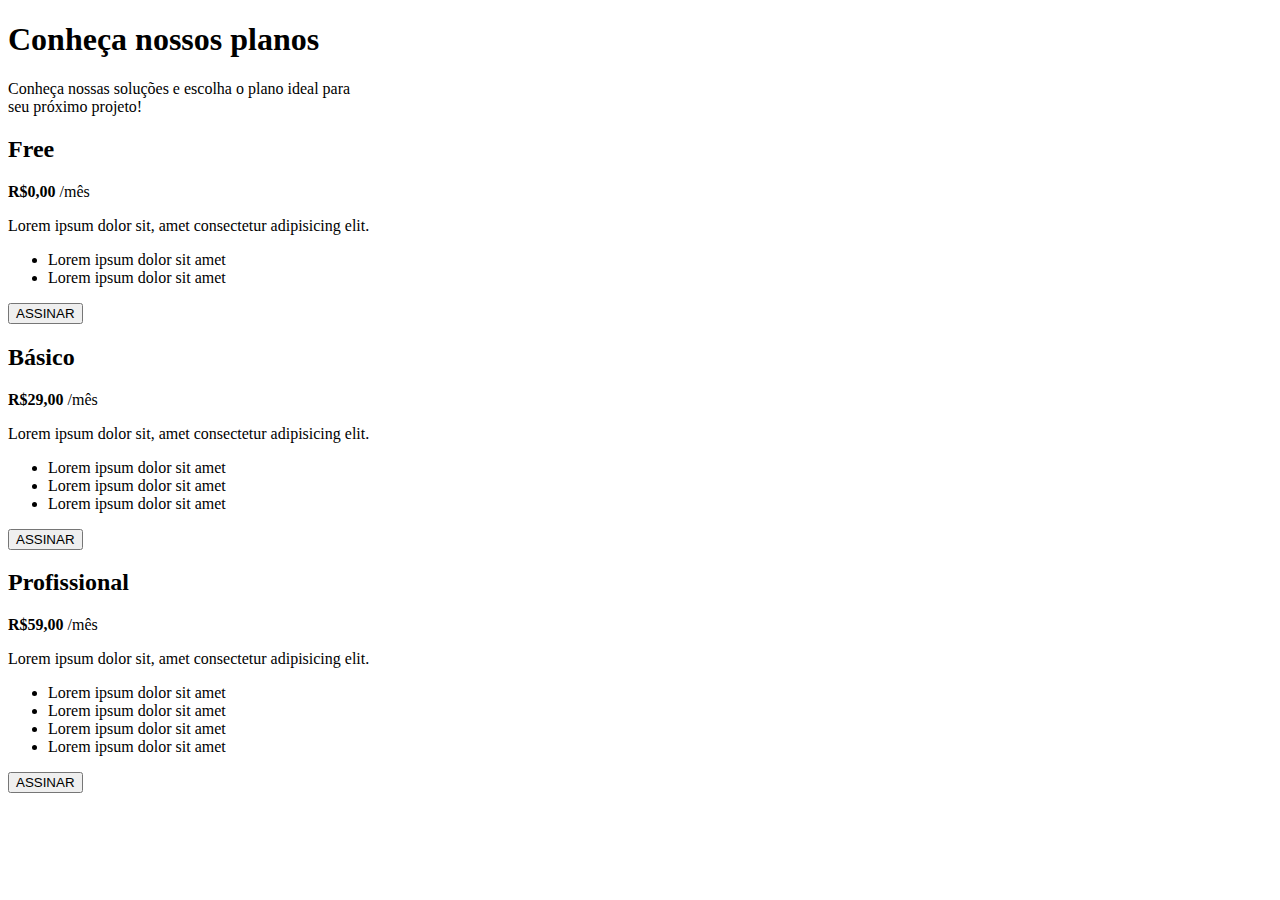
==== pricingTable.html @ bdd43deb "Add files via upload" ====
<!DOCTYPE html>
<html lang="pt">
<head>
    <meta charset="UTF-8">
    <meta http-equiv="X-UA-Compatible" content="IE=edge">
    <meta name="viewport" content="width=device-width, initial-scale=1.0">
    <link rel="preconnect" href="https://fonts.googleapis.com">
    <link rel="preconnect" href="https://fonts.gstatic.com" crossorigin>
    <link href="https://fonts.googleapis.com/css2?family=Open+Sans:wght@400;600;700&display=swap" rel="stylesheet">
    <link rel="stylesheet" href="../CSS/pricingTable.css">
    <title>Pricing Table</title>
</head>
<body>
    <header><h1>Conheça nossos planos</h1>
    <p class="sub">Conheça nossas soluções e escolha o plano ideal para<br> seu próximo projeto!</p></header>
    <main>
    <div class="container">
    <div class="box1">
        <h2 class="free">Free</h2>
        <p class="price"><strong><span>R$0</span>,00</strong> /mês</p>
        <p class="subprice">Lorem ipsum dolor sit, amet consectetur adipisicing elit.</p>
        <div class="line"></div>
        <ul><li>Lorem ipsum dolor sit amet</li>
        <li>Lorem ipsum dolor sit amet</li></ul>
        <button class="butfree">ASSINAR</button>
    </div>
    <div class="box2">
        <h2 class="popular">Básico</h2>
        <p class="price"><strong><span>R$29</span>,00</strong> /mês</p>
        <p class="subprice">Lorem ipsum dolor sit, amet consectetur adipisicing elit.</p>
        <div class="line"></div>
        <ul><li>Lorem ipsum dolor sit amet</li>
        <li>Lorem ipsum dolor sit amet</li>
        <li>Lorem ipsum dolor sit amet</li></ul>
        <button class="butpop">ASSINAR</button>
    </div>
    <div class="box3">
        <h2 class="prof">Profissional</h2>
        <p class="price"><strong><span>R$59</span>,00</strong> /mês</p>
        <p class="subprice">Lorem ipsum dolor sit, amet consectetur adipisicing elit.</p>
        <div class="line"></div>
        <ul><li>Lorem ipsum dolor sit amet</li>
        <li>Lorem ipsum dolor sit amet</li>
        <li>Lorem ipsum dolor sit amet</li>
        <li>Lorem ipsum dolor sit amet</li></ul>
        <button class="butprof">ASSINAR</button>
    </div>
    </div></main>
</body>
</html>
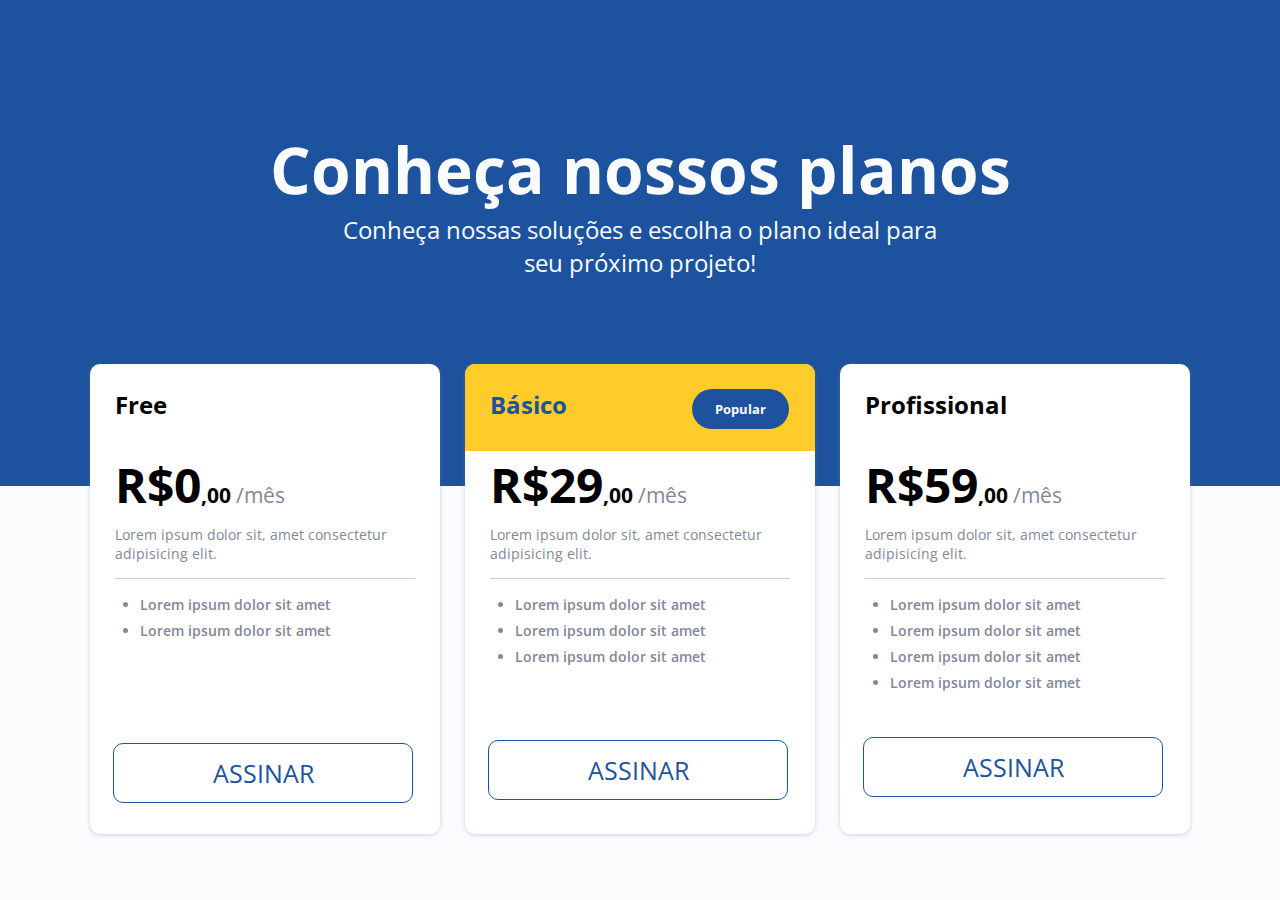
==== commit 40470e1e: "Update pricingTable.html" ====
--- a/pricingTable.html
+++ b/pricingTable.html
@@ -7,7 +7,7 @@
     <link rel="preconnect" href="https://fonts.googleapis.com">
     <link rel="preconnect" href="https://fonts.gstatic.com" crossorigin>
     <link href="https://fonts.googleapis.com/css2?family=Open+Sans:wght@400;600;700&display=swap" rel="stylesheet">
-    <link rel="stylesheet" href="../CSS/pricingTable.css">
+    <link rel="stylesheet" href="pricingTable.css">
     <title>Pricing Table</title>
 </head>
 <body>
@@ -47,4 +47,4 @@
     </div>
     </div></main>
 </body>
-</html>+</html>
--- a/pricingTable.css
+++ b/pricingTable.css
@@ -0,0 +1,204 @@
+:root {
+    --yellow: #ffcc29;
+    --blue: #1d539e;
+    --gray: #828799;
+    --page-background: #f9fbfc;
+}
+body {
+    margin: 0;
+    height: 100vh;
+    width: 100vw;
+    overflow-x: auto;
+    font-family: 'Open Sans', sans-serif;
+    background-color: #f9fbfc;
+}
+header {
+    background-color: #1d539e;
+    height: 40vh;
+    width: 100vw;
+    padding-top: 14vh;
+    text-align: center;
+    color: #f9fbfc;
+    display: flex;
+    flex-direction: column;
+    z-index: 2;
+    position: relative;
+}
+main {
+    width: 100vw;
+    height: 25vh;
+    margin: 0;
+    display: flex;
+    flex-direction: column;
+    align-items: center;
+    justify-content: center;
+}
+.container {
+    display: flex;
+    position: absolute;
+    margin: 0;
+    z-index: 3;
+    justify-content: center;
+}
+.box1, .box2, .box3 {
+    height: 470px;
+    width: 350px;
+    background-color: white;
+    border-radius: 10px;
+    transition: transform 0.25s;
+    box-shadow: 0px 1px 4px #82879957;
+}
+.box1 {
+    position: relative;
+}
+.box2 {
+    position: relative;
+    margin-left: 25px;
+}
+.box2 h2::after {
+    content: "Popular";
+    background-color: #1d539e;
+    border-radius: 20px;
+    margin-left: 125px;
+    font-size: 13px;
+    padding: 11px 23px;
+    color: #f9fbfc;
+}
+.popular {
+    background-color: #ffcc29;
+    margin: 0 0 1px 0; 
+    padding-top: 24px;
+    padding-bottom: 30px;
+    border-radius: 10px 10px 0 0;
+    color: #1d539e;
+}
+.box3 {
+    position: relative;
+    margin-left: 25px;
+}
+button {
+    margin-left: 23px;
+    margin-top: 0px;
+    height: 60px;
+    width: 300px;
+    font-size: 25px;
+    background-color: transparent;
+    border: 1px solid #1d539e;
+    font-family: 'Open Sans', sans-serif;
+    color: #1d539e;
+    border-radius: 10px;
+    cursor: pointer;
+}
+h1 {
+    font-size: 4rem;
+    margin: 0;
+}
+.sub {
+    font-size: 1.5rem;
+    margin: 0;
+}
+button:hover {
+    background-color: var(--blue);
+    color: var(--page-background);
+}
+.box1:hover, .box2:hover, .box3:hover {
+    transform: scale(1.12);
+}
+h2 {
+    padding-left: 25px;
+    padding-top: 8px;
+    margin-top: 16px;
+}
+.sub {
+    color: #f9fbfc;
+}
+p, li {
+    font-size: 0.9rem;
+    color: #828799;
+    margin-left: 25px;
+}
+span {
+    font-size:3rem;
+    color: #000000;
+}
+strong {
+    color: #000000;
+}
+.price {
+    font-size: 1.3rem;
+    margin-top: 0;
+    margin-bottom: 8px;
+}
+.subprice {
+    margin: 0 0 15px 25px;
+}
+.line {
+    height: 1px;
+    width: 300px;
+    margin: 0 25px 0 25px;
+    background-color: #cacdd4;
+}
+.free, .prof {
+    margin-bottom: 31px;
+}
+li {
+    margin-bottom: 7px;
+    margin-left: 10px;
+    font-weight: 600;
+}
+ul {
+    list-style: url(../check.svg);
+}
+.butfree {
+    margin-top: 87px;
+}
+.butpop {
+    margin-top: 58px;
+}
+.butprof {
+    margin-top: 29px;
+}
+@media only screen and (max-width: 900px) {
+    header {
+        width: 100vw;
+        text-align: center;
+    }
+    main {
+        height: 75vh;
+        width: 100vw;
+    }
+    .container {
+        display: flex;
+        flex-direction: column;
+        margin-top: 380px;
+        align-items: center;
+    }
+    .box1, .box2, .box3 {
+        margin: 0 0 25px 0;
+    }
+    .box1:hover, .box2:hover, .box3:hover {
+        transform: scale(1.03);
+    }
+    h1 {
+        font-size: 45px;
+        padding-top: 0.3vh;
+        margin-top: 0;
+    }
+    .sub {
+        font-size: 20px;
+    }
+    .box2 {
+        order: -1;
+    }
+}
+@media only screen and (max-width: 550px) {
+    h1 {
+        font-size: 35px;
+    }
+    .sub {
+        font-size: 15px;
+    }
+    .container {
+        margin-top: 300px;
+    }
+}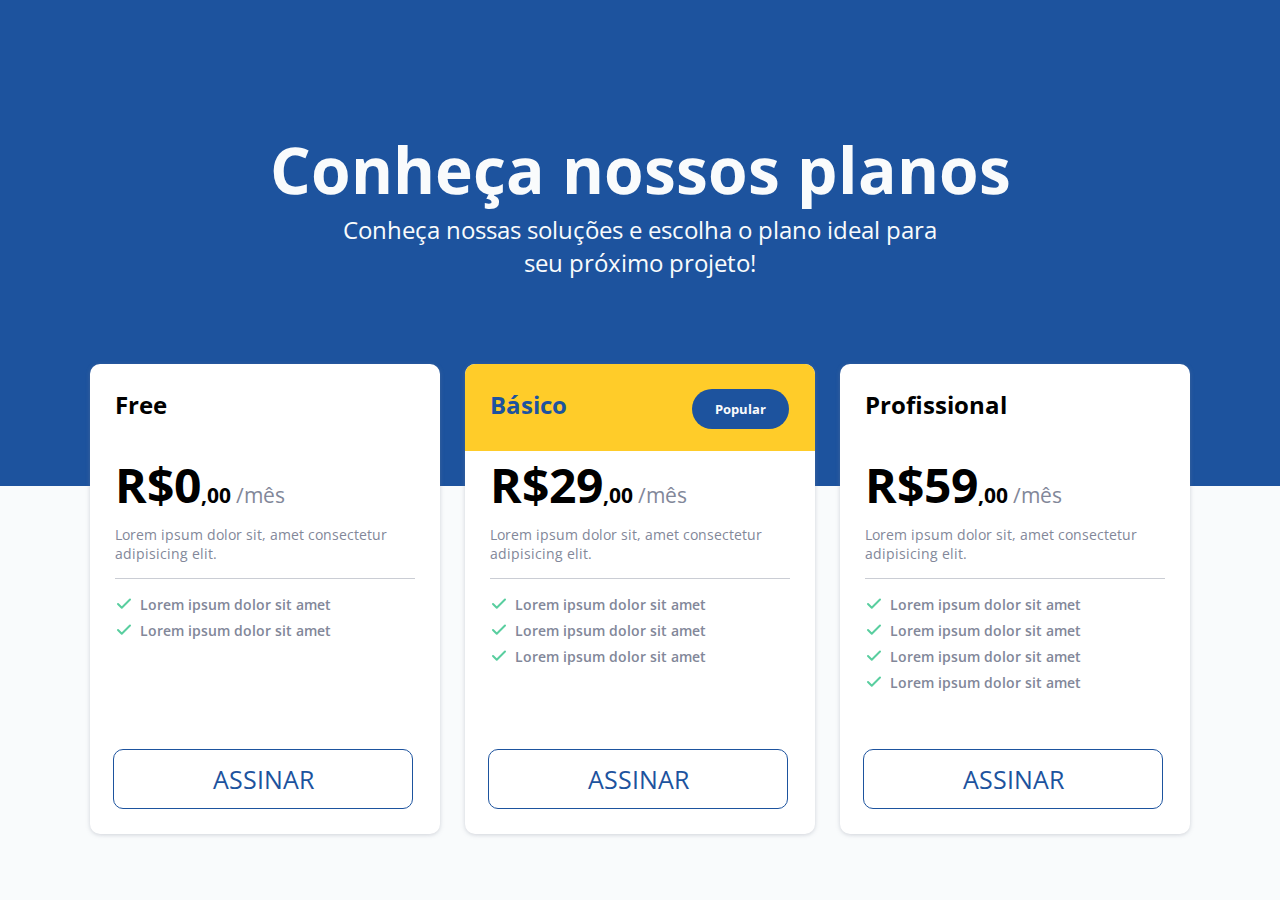
==== commit f8e40e8d: "Update pricingTable.html" ====
--- a/pricingTable.html
+++ b/pricingTable.html
@@ -7,7 +7,7 @@
     <link rel="preconnect" href="https://fonts.googleapis.com">
     <link rel="preconnect" href="https://fonts.gstatic.com" crossorigin>
     <link href="https://fonts.googleapis.com/css2?family=Open+Sans:wght@400;600;700&display=swap" rel="stylesheet">
-    <link rel="stylesheet" href="pricingTable.css">
+    <link rel="stylesheet" href="style.css">
     <title>Pricing Table</title>
 </head>
 <body>
--- a/style.css
+++ b/style.css
@@ -0,0 +1,204 @@
+:root {
+    --yellow: #ffcc29;
+    --blue: #1d539e;
+    --gray: #828799;
+    --page-background: #f9fbfc;
+}
+body {
+    margin: 0;
+    height: 100vh;
+    width: 100vw;
+    overflow-x: auto;
+    font-family: 'Open Sans', sans-serif;
+    background-color: #f9fbfc;
+}
+header {
+    background-color: #1d539e;
+    height: 40vh;
+    width: 100vw;
+    padding-top: 14vh;
+    text-align: center;
+    color: #f9fbfc;
+    display: flex;
+    flex-direction: column;
+    z-index: 2;
+    position: relative;
+}
+main {
+    width: 100vw;
+    height: 25vh;
+    margin: 0;
+    display: flex;
+    flex-direction: column;
+    align-items: center;
+    justify-content: center;
+}
+.container {
+    display: flex;
+    position: absolute;
+    margin: 0;
+    z-index: 3;
+    justify-content: center;
+}
+.box1, .box2, .box3 {
+    height: 470px;
+    width: 350px;
+    background-color: white;
+    border-radius: 10px;
+    transition: transform 0.25s;
+    box-shadow: 0px 1px 4px #82879957;
+}
+.box1 {
+    position: relative;
+}
+.box2 {
+    position: relative;
+    margin-left: 25px;
+}
+.box2 h2::after {
+    content: "Popular";
+    background-color: #1d539e;
+    border-radius: 20px;
+    margin-left: 125px;
+    font-size: 13px;
+    padding: 11px 23px;
+    color: #f9fbfc;
+}
+.popular {
+    background-color: #ffcc29;
+    margin: 0 0 1px 0; 
+    padding-top: 24px;
+    padding-bottom: 30px;
+    border-radius: 10px 10px 0 0;
+    color: #1d539e;
+}
+.box3 {
+    position: relative;
+    margin-left: 25px;
+}
+button {
+    margin-left: 23px;
+    margin-top: 0px;
+    height: 60px;
+    width: 300px;
+    font-size: 25px;
+    background-color: transparent;
+    border: 1px solid #1d539e;
+    font-family: 'Open Sans', sans-serif;
+    color: #1d539e;
+    border-radius: 10px;
+    cursor: pointer;
+}
+h1 {
+    font-size: 4rem;
+    margin: 0;
+}
+.sub {
+    font-size: 1.5rem;
+    margin: 0;
+}
+button:hover {
+    background-color: var(--blue);
+    color: var(--page-background);
+}
+.box1:hover, .box2:hover, .box3:hover {
+    transform: scale(1.12);
+}
+h2 {
+    padding-left: 25px;
+    padding-top: 8px;
+    margin-top: 16px;
+}
+.sub {
+    color: #f9fbfc;
+}
+p, li {
+    font-size: 0.9rem;
+    color: #828799;
+    margin-left: 25px;
+}
+span {
+    font-size:3rem;
+    color: #000000;
+}
+strong {
+    color: #000000;
+}
+.price {
+    font-size: 1.3rem;
+    margin-top: 0;
+    margin-bottom: 8px;
+}
+.subprice {
+    margin: 0 0 15px 25px;
+}
+.line {
+    height: 1px;
+    width: 300px;
+    margin: 0 25px 0 25px;
+    background-color: #cacdd4;
+}
+.free, .prof {
+    margin-bottom: 31px;
+}
+li {
+    margin-bottom: 7px;
+    margin-left: 10px;
+    font-weight: 600;
+}
+ul {
+    list-style: url(./assets/check.svg);
+}
+.butfree {
+    margin-top: 93px;
+}
+.butpop {
+    margin-top: 67px;
+}
+.butprof {
+    margin-top: 41px;
+}
+@media only screen and (max-width: 900px) {
+    header {
+        width: 100vw;
+        text-align: center;
+    }
+    main {
+        height: 75vh;
+        width: 100vw;
+    }
+    .container {
+        display: flex;
+        flex-direction: column;
+        margin-top: 380px;
+        align-items: center;
+    }
+    .box1, .box2, .box3 {
+        margin: 0 0 25px 0;
+    }
+    .box1:hover, .box2:hover, .box3:hover {
+        transform: scale(1.03);
+    }
+    h1 {
+        font-size: 45px;
+        padding-top: 0.3vh;
+        margin-top: 0;
+    }
+    .sub {
+        font-size: 20px;
+    }
+    .box2 {
+        order: -1;
+    }
+}
+@media only screen and (max-width: 550px) {
+    h1 {
+        font-size: 35px;
+    }
+    .sub {
+        font-size: 15px;
+    }
+    .container {
+        margin-top: 300px;
+    }
+}